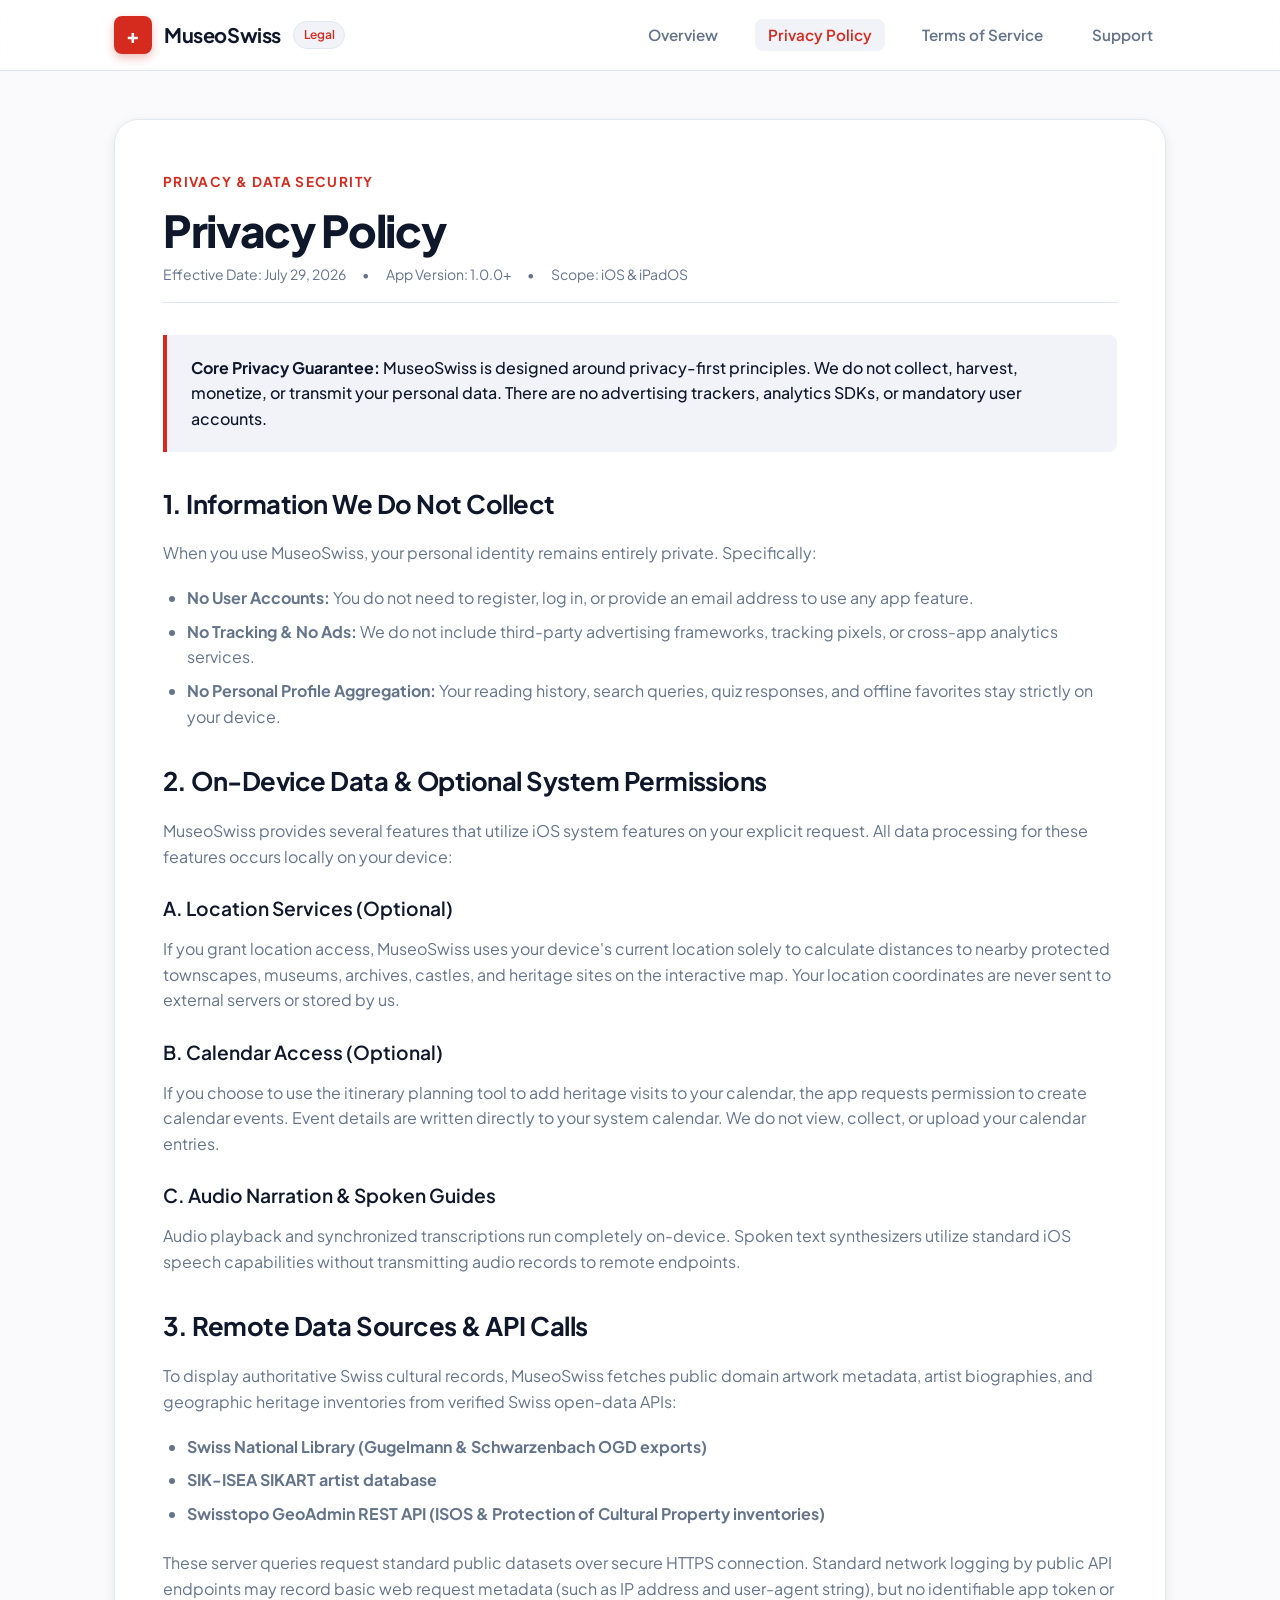
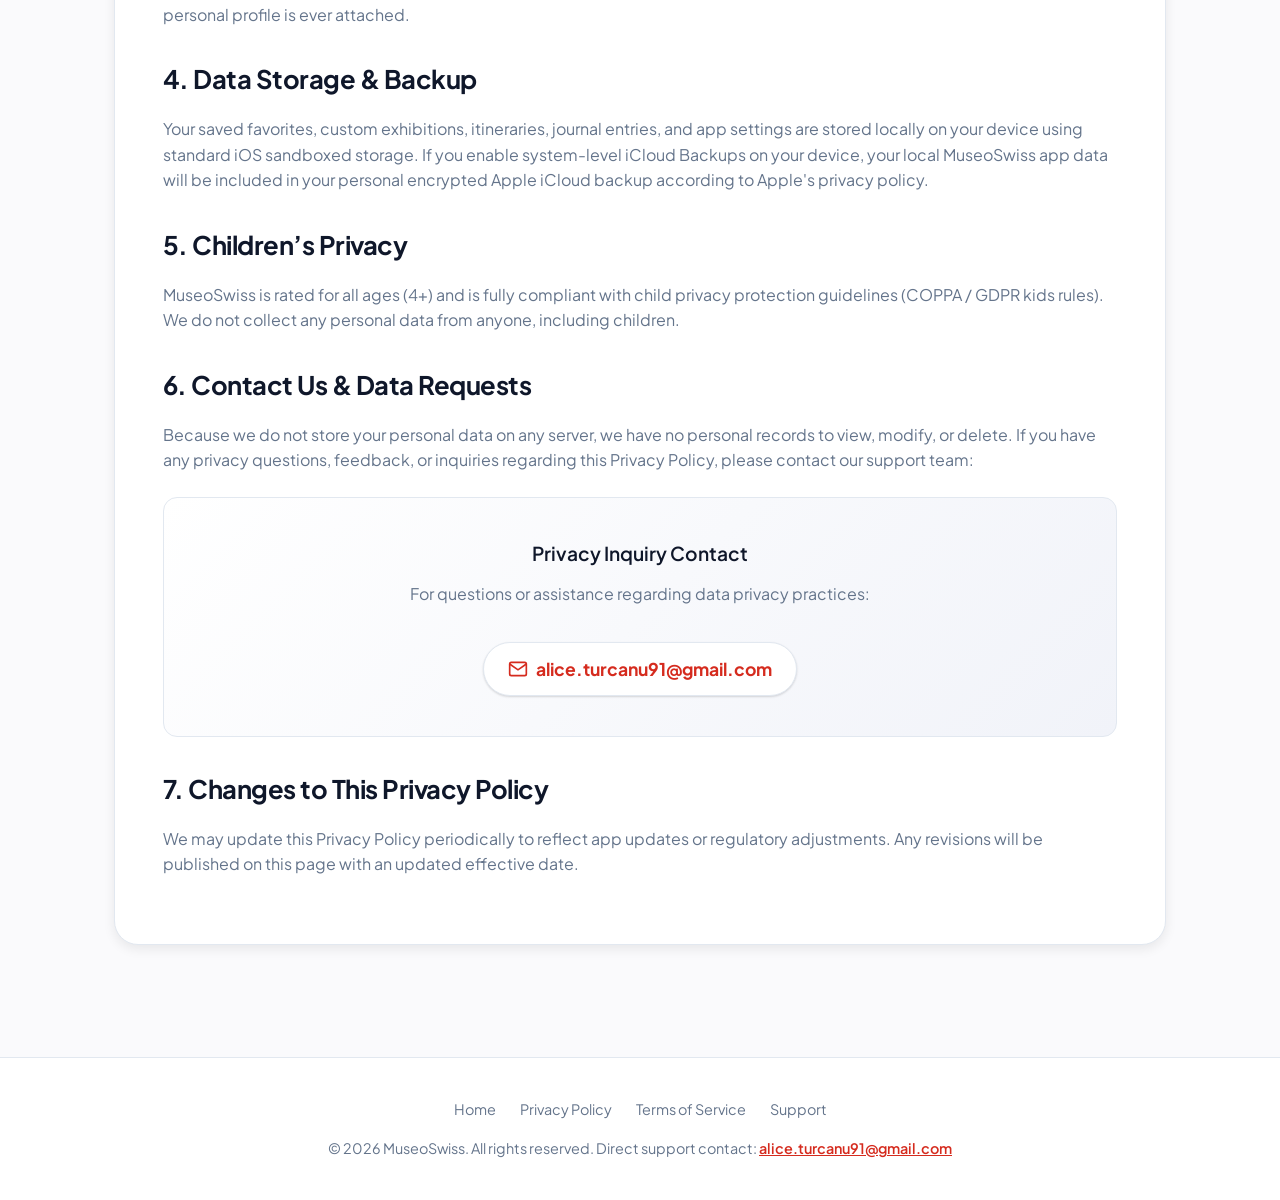
==== privacy.html @ 9c2d2c0c "Add files via upload" ====
<!DOCTYPE html>
<html lang="en">
<head>
  <meta charset="UTF-8">
  <meta name="viewport" content="width=device-width, initial-scale=1.0">
  <title>Privacy Policy | MuseoSwiss</title>
  <meta name="description" content="Privacy Policy for MuseoSwiss: Learn how we safeguard your privacy with zero personal tracking, no user accounts, and local on-device data processing.">
  <link rel="preconnect" href="https://fonts.googleapis.com">
  <link rel="preconnect" href="https://fonts.gstatic.com" crossorigin>
  <link href="https://fonts.googleapis.com/css2?family=Plus+Jakarta+Sans:wght@400;500;600;700;800&display=swap" rel="stylesheet">
  <link rel="stylesheet" href="styles.css">
</head>
<body>

  <!-- Navigation Header -->
  <header class="header">
    <div class="nav-container">
      <a href="index.html" class="brand">
        <div class="brand-icon">+</div>
        <span class="brand-title">MuseoSwiss</span>
        <span class="brand-badge">Legal</span>
      </a>
      <nav>
        <ul class="nav-links">
          <li><a href="index.html">Overview</a></li>
          <li><a href="privacy.html" class="active">Privacy Policy</a></li>
          <li><a href="terms.html">Terms of Service</a></li>
          <li><a href="support.html">Support</a></li>
        </ul>
      </nav>
    </div>
  </header>

  <!-- Main Content -->
  <main class="main-content">
    
    <div class="policy-container">
      <div class="hero-tag">Privacy & Data Security</div>
      <h1 class="hero-title" style="text-align: left; margin-bottom: 0.5rem;">Privacy Policy</h1>
      
      <div class="policy-meta">
        <span>Effective Date: July 29, 2026</span>
        <span>•</span>
        <span>App Version: 1.0.0+</span>
        <span>•</span>
        <span>Scope: iOS & iPadOS</span>
      </div>

      <div class="highlight-box">
        <p><strong>Core Privacy Guarantee:</strong> MuseoSwiss is designed around privacy-first principles. We do not collect, harvest, monetize, or transmit your personal data. There are no advertising trackers, analytics SDKs, or mandatory user accounts.</p>
      </div>

      <article class="policy-content">
        <h2>1. Information We Do Not Collect</h2>
        <p>When you use MuseoSwiss, your personal identity remains entirely private. Specifically:</p>
        <ul>
          <li><strong>No User Accounts:</strong> You do not need to register, log in, or provide an email address to use any app feature.</li>
          <li><strong>No Tracking & No Ads:</strong> We do not include third-party advertising frameworks, tracking pixels, or cross-app analytics services.</li>
          <li><strong>No Personal Profile Aggregation:</strong> Your reading history, search queries, quiz responses, and offline favorites stay strictly on your device.</li>
        </ul>

        <h2>2. On-Device Data & Optional System Permissions</h2>
        <p>MuseoSwiss provides several features that utilize iOS system features on your explicit request. All data processing for these features occurs locally on your device:</p>

        <h3>A. Location Services (Optional)</h3>
        <p>If you grant location access, MuseoSwiss uses your device's current location solely to calculate distances to nearby protected townscapes, museums, archives, castles, and heritage sites on the interactive map. Your location coordinates are never sent to external servers or stored by us.</p>

        <h3>B. Calendar Access (Optional)</h3>
        <p>If you choose to use the itinerary planning tool to add heritage visits to your calendar, the app requests permission to create calendar events. Event details are written directly to your system calendar. We do not view, collect, or upload your calendar entries.</p>

        <h3>C. Audio Narration & Spoken Guides</h3>
        <p>Audio playback and synchronized transcriptions run completely on-device. Spoken text synthesizers utilize standard iOS speech capabilities without transmitting audio records to remote endpoints.</p>

        <h2>3. Remote Data Sources & API Calls</h2>
        <p>To display authoritative Swiss cultural records, MuseoSwiss fetches public domain artwork metadata, artist biographies, and geographic heritage inventories from verified Swiss open-data APIs:</p>
        <ul>
          <li><strong>Swiss National Library (Gugelmann & Schwarzenbach OGD exports)</strong></li>
          <li><strong>SIK-ISEA SIKART artist database</strong></li>
          <li><strong>Swisstopo GeoAdmin REST API (ISOS & Protection of Cultural Property inventories)</strong></li>
        </ul>
        <p>These server queries request standard public datasets over secure HTTPS connection. Standard network logging by public API endpoints may record basic web request metadata (such as IP address and user-agent string), but no identifiable app token or personal profile is ever attached.</p>

        <h2>4. Data Storage & Backup</h2>
        <p>Your saved favorites, custom exhibitions, itineraries, journal entries, and app settings are stored locally on your device using standard iOS sandboxed storage. If you enable system-level iCloud Backups on your device, your local MuseoSwiss app data will be included in your personal encrypted Apple iCloud backup according to Apple's privacy policy.</p>

        <h2>5. Children’s Privacy</h2>
        <p>MuseoSwiss is rated for all ages (4+) and is fully compliant with child privacy protection guidelines (COPPA / GDPR kids rules). We do not collect any personal data from anyone, including children.</p>

        <h2>6. Contact Us & Data Requests</h2>
        <p>Because we do not store your personal data on any server, we have no personal records to view, modify, or delete. If you have any privacy questions, feedback, or inquiries regarding this Privacy Policy, please contact our support team:</p>

        <div class="contact-card" style="margin-top: 1.5rem;">
          <h3 style="margin-top:0;">Privacy Inquiry Contact</h3>
          <p>For questions or assistance regarding data privacy practices:</p>
          <a href="mailto:alice.turcanu91@gmail.com?subject=MuseoSwiss%20Privacy%20Inquiry" class="email-badge">
            <svg width="20" height="20" fill="none" stroke="currentColor" stroke-width="2" viewBox="0 0 24 24"><path d="M4 4h16c1.1 0 2 .9 2 2v12c0 1.1-.9 2-2 2H4c-1.1 0-2-.9-2-2V6c0-1.1.9-2 2-2z"></path><polyline points="22,6 12,13 2,6"></polyline></svg>
            alice.turcanu91@gmail.com
          </a>
        </div>

        <h2>7. Changes to This Privacy Policy</h2>
        <p>We may update this Privacy Policy periodically to reflect app updates or regulatory adjustments. Any revisions will be published on this page with an updated effective date.</p>
      </article>

    </div>

  </main>

  <!-- Footer -->
  <footer class="footer">
    <div class="footer-links">
      <a href="index.html">Home</a>
      <a href="privacy.html">Privacy Policy</a>
      <a href="terms.html">Terms of Service</a>
      <a href="support.html">Support</a>
    </div>
    <p>© 2026 MuseoSwiss. All rights reserved. Direct support contact: <a href="mailto:alice.turcanu91@gmail.com" style="color:var(--primary); font-weight:600;">alice.turcanu91@gmail.com</a></p>
  </footer>

</body>
</html>
---- styles.css ----
/* MuseoSwiss Web Portal Stylesheet */
:root {
  --primary: #D52B1E;
  --primary-rgb: 213, 43, 30;
  --primary-hover: #B82015;
  --accent: #2B6CB0;
  --bg: #FAFAFC;
  --surface: #FFFFFF;
  --surface-subtle: #F1F3F9;
  --border: #E2E8F0;
  --text: #0F172A;
  --text-muted: #64748B;
  --text-inverse: #FFFFFF;
  --shadow-sm: 0 1px 3px rgba(0,0,0,0.05), 0 1px 2px rgba(0,0,0,0.1);
  --shadow-md: 0 4px 12px rgba(0,0,0,0.08);
  --shadow-lg: 0 10px 30px rgba(0,0,0,0.12);
  --radius-sm: 8px;
  --radius-md: 14px;
  --radius-lg: 24px;
  --transition: all 0.25s cubic-bezier(0.16, 1, 0.3, 1);
  --font-sans: 'Plus Jakarta Sans', system-ui, -apple-system, BlinkMacSystemFont, 'Segoe UI', Roboto, sans-serif;
  --font-serif: 'Newsreader', Georgia, serif;
}

@media (prefers-color-scheme: dark) {
  :root {
    --bg: #090D14;
    --surface: #131A26;
    --surface-subtle: #1C2536;
    --border: #2A364F;
    --text: #F8FAFC;
    --text-muted: #94A3B8;
    --shadow-sm: 0 1px 3px rgba(0,0,0,0.4);
    --shadow-md: 0 4px 14px rgba(0,0,0,0.5);
    --shadow-lg: 0 12px 36px rgba(0,0,0,0.6);
  }
}

* {
  box-sizing: border-box;
  margin: 0;
  padding: 0;
}

body {
  font-family: var(--font-sans);
  background-color: var(--bg);
  color: var(--text);
  line-height: 1.6;
  -webkit-font-smoothing: antialiased;
  display: flex;
  flex-direction: column;
  min-height: 100vh;
}

/* Header & Nav */
.header {
  position: sticky;
  top: 0;
  z-index: 100;
  background: rgba(255, 255, 255, 0.85);
  backdrop-filter: blur(16px);
  -webkit-backdrop-filter: blur(16px);
  border-bottom: 1px solid var(--border);
  transition: var(--transition);
}

@media (prefers-color-scheme: dark) {
  .header {
    background: rgba(19, 26, 38, 0.85);
  }
}

.nav-container {
  max-width: 1100px;
  margin: 0 auto;
  padding: 1rem 1.5rem;
  display: flex;
  align-items: center;
  justify-content: space-between;
}

.brand {
  display: flex;
  align-items: center;
  gap: 0.75rem;
  text-decoration: none;
  color: var(--text);
}

.brand-icon {
  width: 38px;
  height: 38px;
  background: var(--primary);
  color: white;
  border-radius: var(--radius-sm);
  display: flex;
  align-items: center;
  justify-content: center;
  font-weight: 800;
  font-size: 1.25rem;
  box-shadow: 0 4px 10px rgba(var(--primary-rgb), 0.3);
}

.brand-title {
  font-size: 1.25rem;
  font-weight: 700;
  letter-spacing: -0.02em;
}

.brand-badge {
  font-size: 0.75rem;
  background: var(--surface-subtle);
  color: var(--primary);
  padding: 0.2rem 0.6rem;
  border-radius: 999px;
  font-weight: 600;
  border: 1px solid var(--border);
}

.nav-links {
  display: flex;
  gap: 1.5rem;
  list-style: none;
}

.nav-links a {
  text-decoration: none;
  color: var(--text-muted);
  font-weight: 600;
  font-size: 0.95rem;
  transition: var(--transition);
  padding: 0.4rem 0.8rem;
  border-radius: var(--radius-sm);
}

.nav-links a:hover,
.nav-links a.active {
  color: var(--primary);
  background: var(--surface-subtle);
}

/* Main Layout */
.main-content {
  flex: 1;
  max-width: 1100px;
  width: 100%;
  margin: 0 auto;
  padding: 3rem 1.5rem;
}

/* Hero Section */
.hero {
  text-align: center;
  margin-bottom: 3.5rem;
  padding: 2.5rem 1rem;
  background: linear-gradient(135deg, rgba(var(--primary-rgb), 0.05) 0%, rgba(43, 108, 176, 0.05) 100%);
  border-radius: var(--radius-lg);
  border: 1px solid var(--border);
}

.hero-tag {
  display: inline-block;
  font-size: 0.85rem;
  text-transform: uppercase;
  letter-spacing: 0.1em;
  font-weight: 700;
  color: var(--primary);
  margin-bottom: 0.75rem;
}

.hero-title {
  font-size: 2.75rem;
  font-weight: 800;
  line-height: 1.15;
  letter-spacing: -0.03em;
  margin-bottom: 1rem;
}

.hero-subtitle {
  font-size: 1.15rem;
  color: var(--text-muted);
  max-width: 650px;
  margin: 0 auto;
}

/* Document / Page Cards */
.card-grid {
  display: grid;
  grid-template-columns: repeat(auto-fit, minmax(300px, 1fr));
  gap: 1.75rem;
  margin-bottom: 3rem;
}

.card {
  background: var(--surface);
  border: 1px solid var(--border);
  border-radius: var(--radius-md);
  padding: 2rem;
  box-shadow: var(--shadow-sm);
  transition: var(--transition);
  display: flex;
  flex-direction: column;
}

.card:hover {
  transform: translateY(-4px);
  box-shadow: var(--shadow-lg);
  border-color: rgba(var(--primary-rgb), 0.3);
}

.card-icon {
  width: 48px;
  height: 48px;
  border-radius: var(--radius-sm);
  background: rgba(var(--primary-rgb), 0.1);
  color: var(--primary);
  display: flex;
  align-items: center;
  justify-content: center;
  margin-bottom: 1.25rem;
}

.card-title {
  font-size: 1.35rem;
  font-weight: 700;
  margin-bottom: 0.5rem;
}

.card-desc {
  color: var(--text-muted);
  font-size: 0.95rem;
  margin-bottom: 1.5rem;
  flex: 1;
}

.card-link {
  display: inline-flex;
  align-items: center;
  gap: 0.5rem;
  color: var(--primary);
  font-weight: 700;
  text-decoration: none;
}

.card-link:hover {
  text-decoration: underline;
}

/* Policy Content Container */
.policy-container {
  background: var(--surface);
  border: 1px solid var(--border);
  border-radius: var(--radius-lg);
  padding: 3rem;
  box-shadow: var(--shadow-md);
}

.policy-meta {
  display: flex;
  gap: 1rem;
  font-size: 0.875rem;
  color: var(--text-muted);
  margin-bottom: 2rem;
  padding-bottom: 1rem;
  border-bottom: 1px solid var(--border);
}

.policy-content h2 {
  font-size: 1.6rem;
  font-weight: 700;
  margin: 2rem 0 1rem 0;
  letter-spacing: -0.02em;
  color: var(--text);

  display: flex;
  align-items: center;
  gap: 0.5rem;
}

.policy-content h3 {
  font-size: 1.2rem;
  font-weight: 600;
  margin: 1.5rem 0 0.75rem 0;
}

.policy-content p {
  margin-bottom: 1.2rem;
  color: var(--text-muted);
}

.policy-content ul, .policy-content ol {
  margin-bottom: 1.5rem;
  padding-left: 1.5rem;
  color: var(--text-muted);
}

.policy-content li {
  margin-bottom: 0.5rem;
}

.highlight-box {
  background: var(--surface-subtle);
  border-left: 4px solid var(--primary);
  padding: 1.25rem 1.5rem;
  border-radius: 0 var(--radius-sm) var(--radius-sm) 0;
  margin: 1.5rem 0;
}

.highlight-box p {
  margin: 0;
  color: var(--text);
  font-weight: 500;
}

/* Contact & Support Elements */
.contact-card {
  background: linear-gradient(135deg, var(--surface) 0%, var(--surface-subtle) 100%);
  border: 1px solid var(--border);
  border-radius: var(--radius-md);
  padding: 2.5rem;
  text-align: center;
  margin: 2rem 0;
}

.email-badge {
  display: inline-flex;
  align-items: center;
  gap: 0.5rem;
  background: var(--surface);
  border: 1px solid var(--border);
  padding: 0.75rem 1.5rem;
  border-radius: 999px;
  font-size: 1.1rem;
  font-weight: 700;
  color: var(--primary);
  text-decoration: none;
  box-shadow: var(--shadow-sm);
  transition: var(--transition);
  margin-top: 1rem;
}

.email-badge:hover {
  transform: scale(1.03);
  box-shadow: var(--shadow-md);
  border-color: var(--primary);
}

/* Accordion FAQs */
.faq-list {
  margin-top: 1.5rem;
}

.faq-item {
  border: 1px solid var(--border);
  border-radius: var(--radius-sm);
  margin-bottom: 1rem;
  overflow: hidden;
  background: var(--surface);
  transition: var(--transition);
}

.faq-item[open] {
  box-shadow: var(--shadow-sm);
}

.faq-question {
  padding: 1.2rem 1.5rem;
  font-weight: 700;
  font-size: 1.05rem;
  cursor: pointer;
  user-select: none;
  list-style: none;
  display: flex;
  justify-content: space-between;
  align-items: center;
}

.faq-question::-webkit-details-marker {
  display: none;
}

.faq-question::after {
  content: '+';
  font-size: 1.4rem;
  font-weight: 400;
  color: var(--primary);
  transition: transform 0.2s ease;
}

.faq-item[open] .faq-question::after {
  content: '−';
}

.faq-answer {
  padding: 0 1.5rem 1.25rem 1.5rem;
  color: var(--text-muted);
  border-top: 1px solid transparent;
}

/* Contact Form */
.support-form {
  display: flex;
  flex-direction: column;
  gap: 1.25rem;
  margin-top: 1.5rem;
}

.form-group {
  display: flex;
  flex-direction: column;
  gap: 0.4rem;
}

.form-group label {
  font-size: 0.9rem;
  font-weight: 700;
}

.form-control {
  padding: 0.8rem 1rem;
  border-radius: var(--radius-sm);
  border: 1px solid var(--border);
  background: var(--surface);
  color: var(--text);
  font-family: inherit;
  font-size: 1rem;
  transition: var(--transition);
}

.form-control:focus {
  outline: none;
  border-color: var(--primary);
  box-shadow: 0 0 0 3px rgba(var(--primary-rgb), 0.15);
}

.btn-primary {
  background: var(--primary);
  color: white;
  padding: 0.9rem 1.5rem;
  border: none;
  border-radius: var(--radius-sm);
  font-weight: 700;
  font-size: 1rem;
  cursor: pointer;
  transition: var(--transition);
  display: inline-flex;
  align-items: center;
  justify-content: center;
  gap: 0.5rem;
  text-decoration: none;
}

.btn-primary:hover {
  background: var(--primary-hover);
  transform: translateY(-1px);
}

/* Footer */
.footer {
  background: var(--surface);
  border-top: 1px solid var(--border);
  padding: 2.5rem 1.5rem;
  margin-top: 4rem;
  text-align: center;
  color: var(--text-muted);
  font-size: 0.9rem;
}

.footer-links {
  display: flex;
  justify-content: center;
  gap: 1.5rem;
  margin-bottom: 1rem;
}

.footer-links a {
  color: var(--text-muted);
  text-decoration: none;
}

.footer-links a:hover {
  color: var(--primary);
}

/* Responsive */
@media (max-width: 768px) {
  .hero-title {
    font-size: 2rem;
  }
  .policy-container {
    padding: 1.5rem;
  }
  .nav-container {
    flex-direction: column;
    gap: 1rem;
  }
}
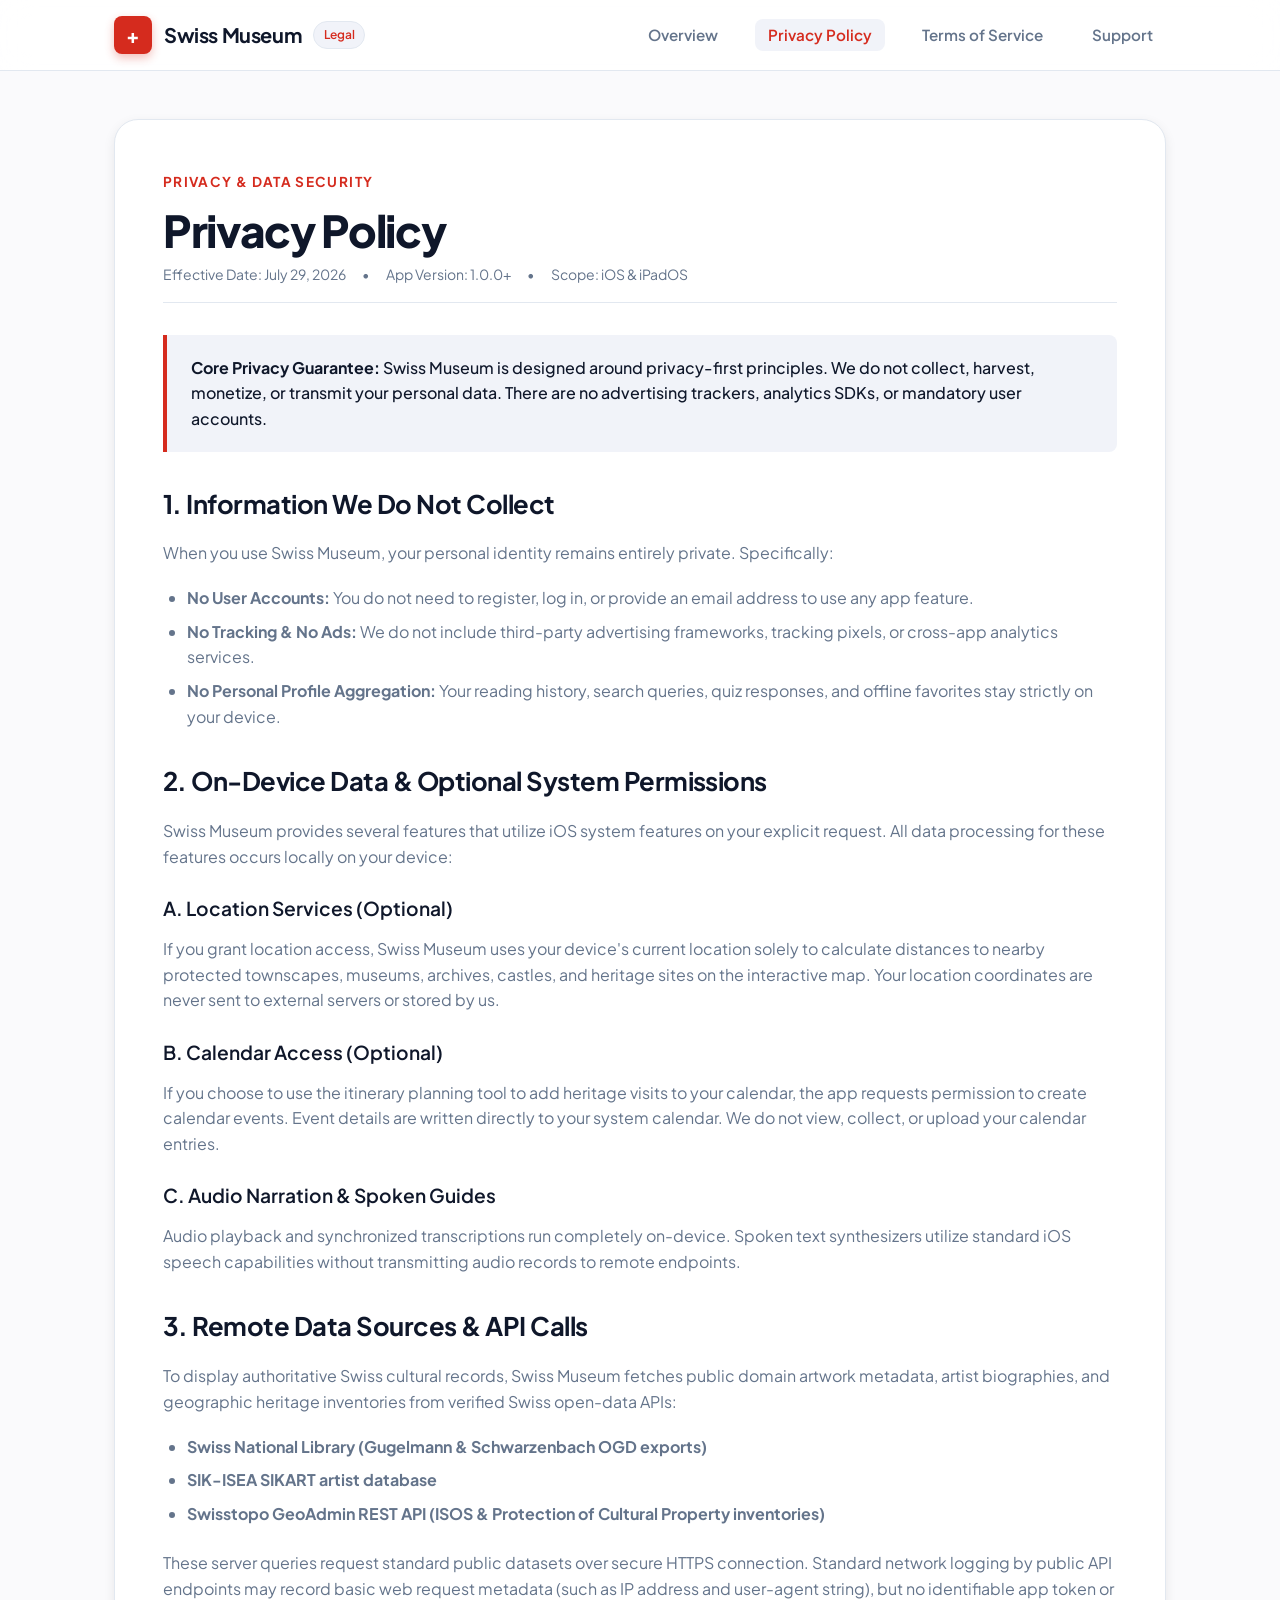
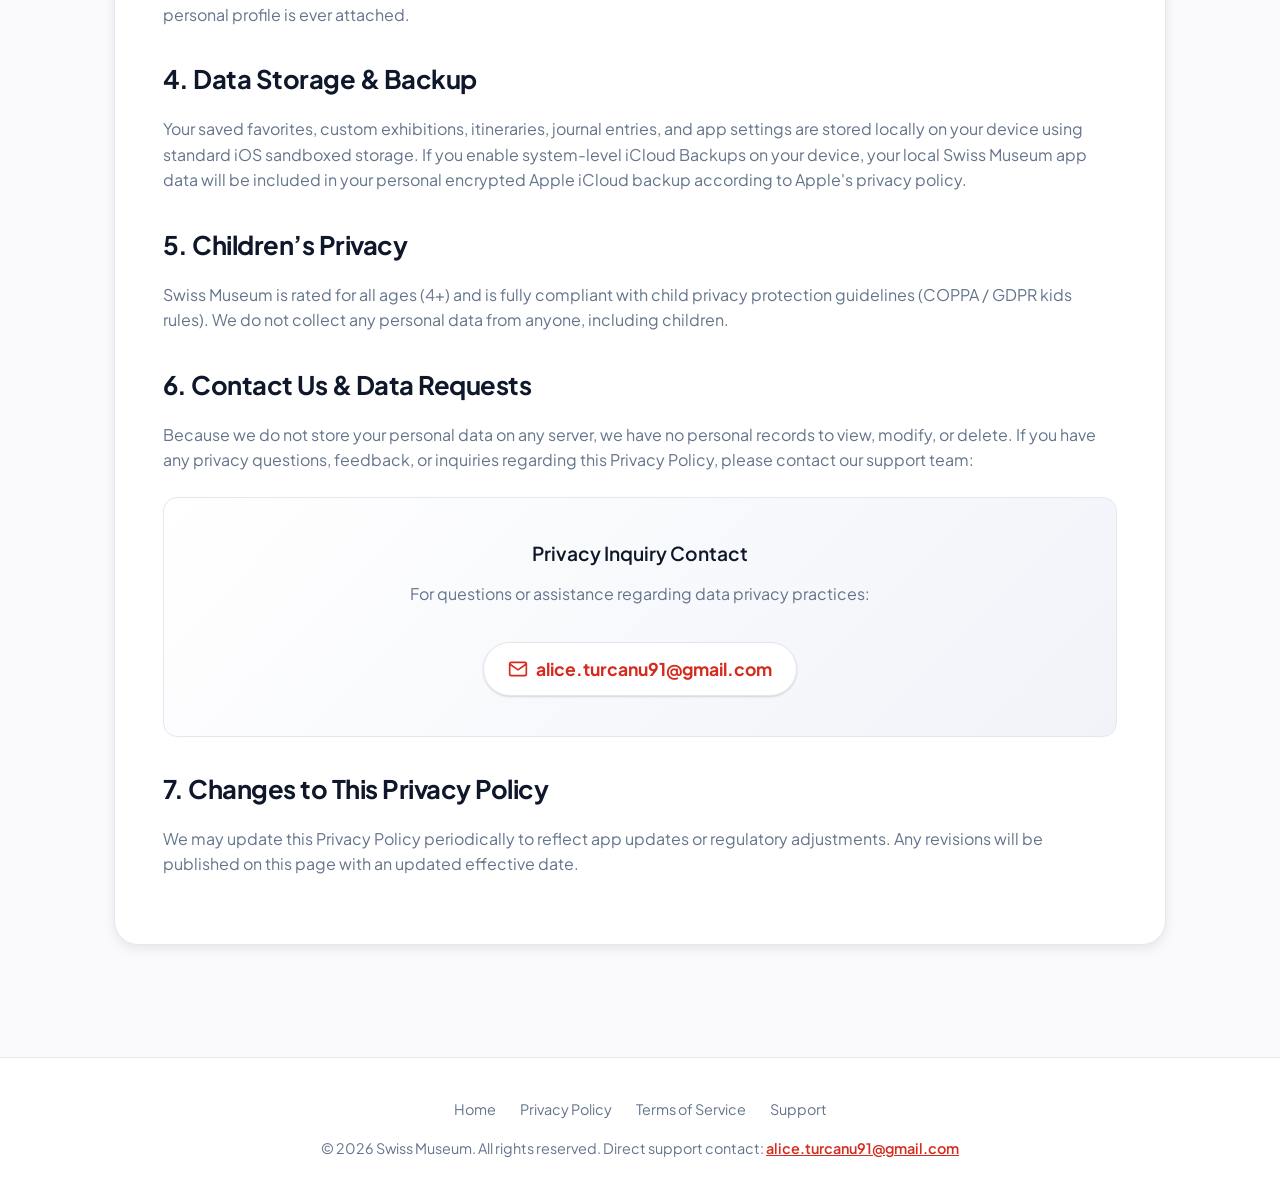
==== commit e81edfc2: "Update legal HTMLs and terms/privacy/support" ====
--- a/privacy.html
+++ b/privacy.html
@@ -3,8 +3,8 @@
 <head>
   <meta charset="UTF-8">
   <meta name="viewport" content="width=device-width, initial-scale=1.0">
-  <title>Privacy Policy | MuseoSwiss</title>
-  <meta name="description" content="Privacy Policy for MuseoSwiss: Learn how we safeguard your privacy with zero personal tracking, no user accounts, and local on-device data processing.">
+  <title>Privacy Policy | Swiss Museum</title>
+  <meta name="description" content="Privacy Policy for Swiss Museum: Learn how we safeguard your privacy with zero personal tracking, no user accounts, and local on-device data processing.">
   <link rel="preconnect" href="https://fonts.googleapis.com">
   <link rel="preconnect" href="https://fonts.gstatic.com" crossorigin>
   <link href="https://fonts.googleapis.com/css2?family=Plus+Jakarta+Sans:wght@400;500;600;700;800&display=swap" rel="stylesheet">
@@ -17,7 +17,7 @@
     <div class="nav-container">
       <a href="index.html" class="brand">
         <div class="brand-icon">+</div>
-        <span class="brand-title">MuseoSwiss</span>
+        <span class="brand-title">Swiss Museum</span>
         <span class="brand-badge">Legal</span>
       </a>
       <nav>
@@ -47,12 +47,12 @@
       </div>
 
       <div class="highlight-box">
-        <p><strong>Core Privacy Guarantee:</strong> MuseoSwiss is designed around privacy-first principles. We do not collect, harvest, monetize, or transmit your personal data. There are no advertising trackers, analytics SDKs, or mandatory user accounts.</p>
+        <p><strong>Core Privacy Guarantee:</strong> Swiss Museum is designed around privacy-first principles. We do not collect, harvest, monetize, or transmit your personal data. There are no advertising trackers, analytics SDKs, or mandatory user accounts.</p>
       </div>
 
       <article class="policy-content">
         <h2>1. Information We Do Not Collect</h2>
-        <p>When you use MuseoSwiss, your personal identity remains entirely private. Specifically:</p>
+        <p>When you use Swiss Museum, your personal identity remains entirely private. Specifically:</p>
         <ul>
           <li><strong>No User Accounts:</strong> You do not need to register, log in, or provide an email address to use any app feature.</li>
           <li><strong>No Tracking & No Ads:</strong> We do not include third-party advertising frameworks, tracking pixels, or cross-app analytics services.</li>
@@ -60,10 +60,10 @@
         </ul>
 
         <h2>2. On-Device Data & Optional System Permissions</h2>
-        <p>MuseoSwiss provides several features that utilize iOS system features on your explicit request. All data processing for these features occurs locally on your device:</p>
+        <p>Swiss Museum provides several features that utilize iOS system features on your explicit request. All data processing for these features occurs locally on your device:</p>
 
         <h3>A. Location Services (Optional)</h3>
-        <p>If you grant location access, MuseoSwiss uses your device's current location solely to calculate distances to nearby protected townscapes, museums, archives, castles, and heritage sites on the interactive map. Your location coordinates are never sent to external servers or stored by us.</p>
+        <p>If you grant location access, Swiss Museum uses your device's current location solely to calculate distances to nearby protected townscapes, museums, archives, castles, and heritage sites on the interactive map. Your location coordinates are never sent to external servers or stored by us.</p>
 
         <h3>B. Calendar Access (Optional)</h3>
         <p>If you choose to use the itinerary planning tool to add heritage visits to your calendar, the app requests permission to create calendar events. Event details are written directly to your system calendar. We do not view, collect, or upload your calendar entries.</p>
@@ -72,7 +72,7 @@
         <p>Audio playback and synchronized transcriptions run completely on-device. Spoken text synthesizers utilize standard iOS speech capabilities without transmitting audio records to remote endpoints.</p>
 
         <h2>3. Remote Data Sources & API Calls</h2>
-        <p>To display authoritative Swiss cultural records, MuseoSwiss fetches public domain artwork metadata, artist biographies, and geographic heritage inventories from verified Swiss open-data APIs:</p>
+        <p>To display authoritative Swiss cultural records, Swiss Museum fetches public domain artwork metadata, artist biographies, and geographic heritage inventories from verified Swiss open-data APIs:</p>
         <ul>
           <li><strong>Swiss National Library (Gugelmann & Schwarzenbach OGD exports)</strong></li>
           <li><strong>SIK-ISEA SIKART artist database</strong></li>
@@ -81,10 +81,10 @@
         <p>These server queries request standard public datasets over secure HTTPS connection. Standard network logging by public API endpoints may record basic web request metadata (such as IP address and user-agent string), but no identifiable app token or personal profile is ever attached.</p>
 
         <h2>4. Data Storage & Backup</h2>
-        <p>Your saved favorites, custom exhibitions, itineraries, journal entries, and app settings are stored locally on your device using standard iOS sandboxed storage. If you enable system-level iCloud Backups on your device, your local MuseoSwiss app data will be included in your personal encrypted Apple iCloud backup according to Apple's privacy policy.</p>
+        <p>Your saved favorites, custom exhibitions, itineraries, journal entries, and app settings are stored locally on your device using standard iOS sandboxed storage. If you enable system-level iCloud Backups on your device, your local Swiss Museum app data will be included in your personal encrypted Apple iCloud backup according to Apple's privacy policy.</p>
 
         <h2>5. Children’s Privacy</h2>
-        <p>MuseoSwiss is rated for all ages (4+) and is fully compliant with child privacy protection guidelines (COPPA / GDPR kids rules). We do not collect any personal data from anyone, including children.</p>
+        <p>Swiss Museum is rated for all ages (4+) and is fully compliant with child privacy protection guidelines (COPPA / GDPR kids rules). We do not collect any personal data from anyone, including children.</p>
 
         <h2>6. Contact Us & Data Requests</h2>
         <p>Because we do not store your personal data on any server, we have no personal records to view, modify, or delete. If you have any privacy questions, feedback, or inquiries regarding this Privacy Policy, please contact our support team:</p>
@@ -92,7 +92,7 @@
         <div class="contact-card" style="margin-top: 1.5rem;">
           <h3 style="margin-top:0;">Privacy Inquiry Contact</h3>
           <p>For questions or assistance regarding data privacy practices:</p>
-          <a href="mailto:alice.turcanu91@gmail.com?subject=MuseoSwiss%20Privacy%20Inquiry" class="email-badge">
+          <a href="mailto:alice.turcanu91@gmail.com?subject=Swiss%20Museum%20Privacy%20Inquiry" class="email-badge">
             <svg width="20" height="20" fill="none" stroke="currentColor" stroke-width="2" viewBox="0 0 24 24"><path d="M4 4h16c1.1 0 2 .9 2 2v12c0 1.1-.9 2-2 2H4c-1.1 0-2-.9-2-2V6c0-1.1.9-2 2-2z"></path><polyline points="22,6 12,13 2,6"></polyline></svg>
             alice.turcanu91@gmail.com
           </a>
@@ -114,7 +114,7 @@
       <a href="terms.html">Terms of Service</a>
       <a href="support.html">Support</a>
     </div>
-    <p>© 2026 MuseoSwiss. All rights reserved. Direct support contact: <a href="mailto:alice.turcanu91@gmail.com" style="color:var(--primary); font-weight:600;">alice.turcanu91@gmail.com</a></p>
+    <p>© 2026 Swiss Museum. All rights reserved. Direct support contact: <a href="mailto:alice.turcanu91@gmail.com" style="color:var(--primary); font-weight:600;">alice.turcanu91@gmail.com</a></p>
   </footer>
 
 </body>
--- a/styles.css
+++ b/styles.css
@@ -1,4 +1,4 @@
-/* MuseoSwiss Web Portal Stylesheet */
+/* Swiss Museum Web Portal Stylesheet */
 :root {
   --primary: #D52B1E;
   --primary-rgb: 213, 43, 30;
